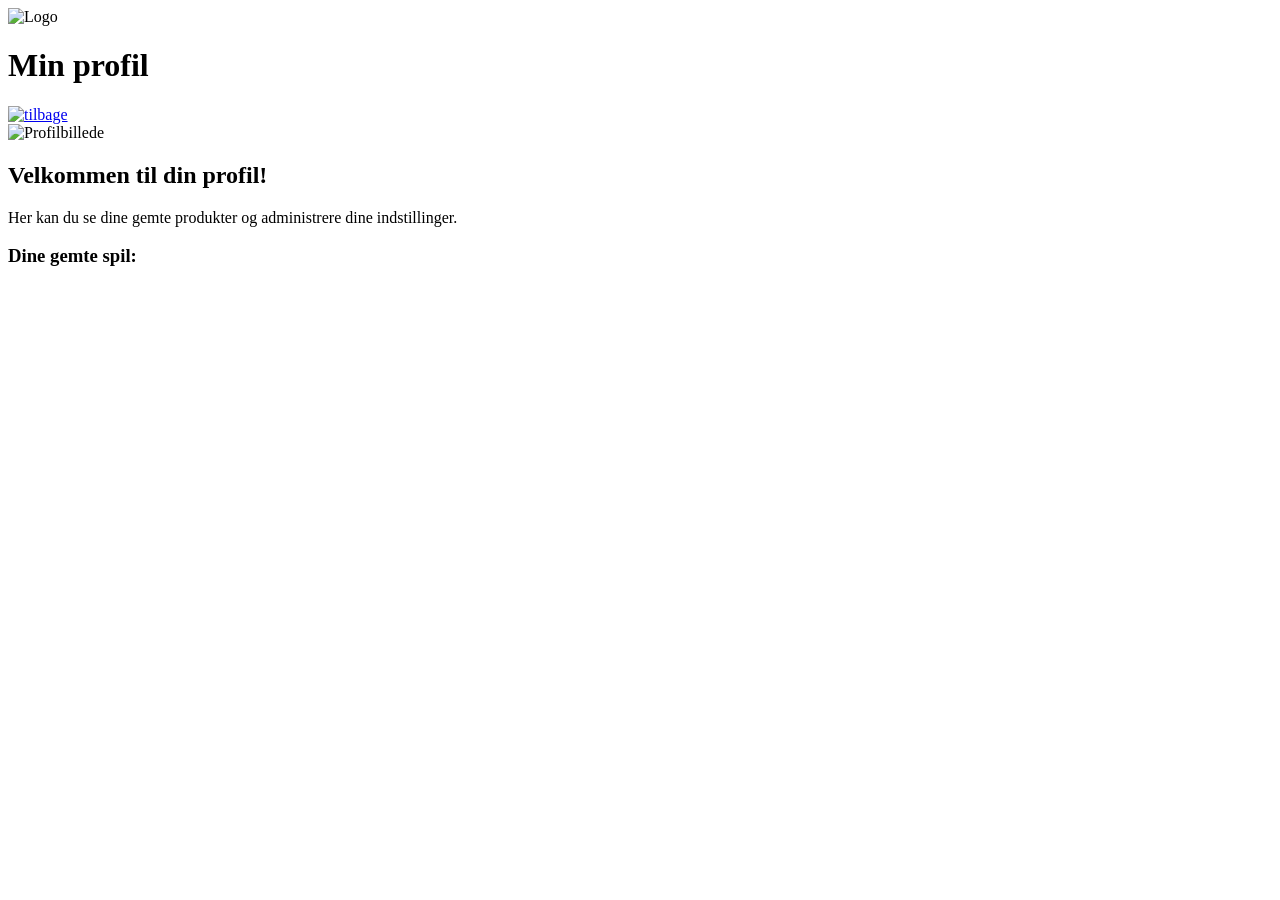
==== profil.html @ 3469974a "basic profil side" ====
<!DOCTYPE html>
<html lang="en">
<head>
    <meta charset="UTF-8">
    <meta name="viewport" content="width=device-width, initial-scale=1.0">
    <title>Document</title>
</head>
<body>
<header>
    <img id="logo-image" src="img/logo.png" alt="Logo" class="logo">
    <h1 id="web-title">Min profil</h1>
    <a href="index.html" class="back-button" aria-label="Gå til profil">
        <img id="profile-image1" src="img/tilbage.jpg" alt="tilbage" class="profile-image">
    </a>
</header>    
<main>
    <div class="profile-container">
        <img id="profile-image" src="img/profile.jpg" alt="Profilbillede" class="profile-image-large">
        <h2>Velkommen til din profil!</h2>
        <p>Her kan du se dine gemte produkter og administrere dine indstillinger.</p>
        <div class="saved-products">
            <h3>Dine gemte spil:</h3>
        </div>
</main>





</body>
</html>
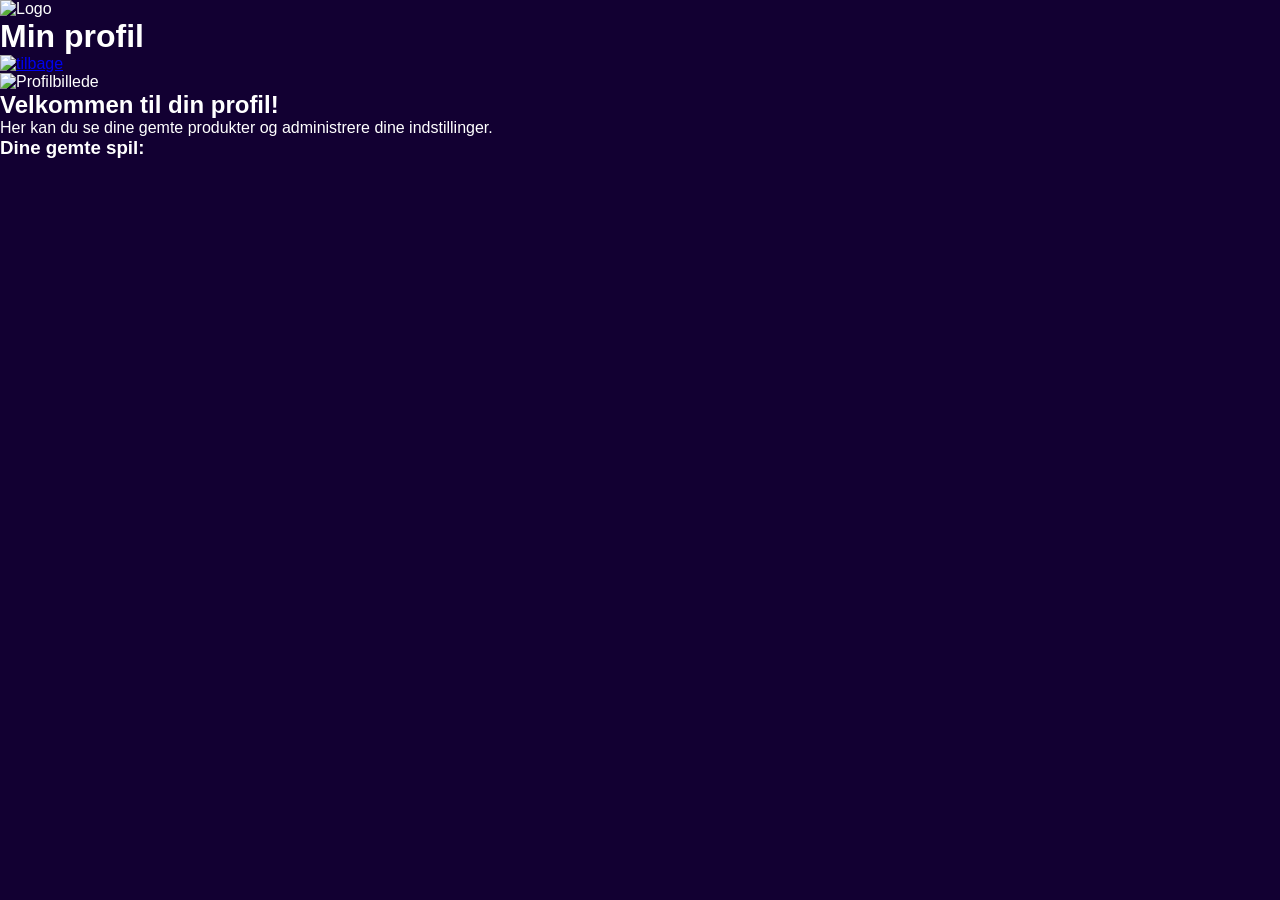
==== commit 42121e83: "er i gang med at lave en profil til vores spilcase side" ====
--- a/profil.html
+++ b/profil.html
@@ -4,6 +4,7 @@
     <meta charset="UTF-8">
     <meta name="viewport" content="width=device-width, initial-scale=1.0">
     <title>Document</title>
+    <link rel="stylesheet" href="profil.css">
 </head>
 <body>
 <header>
--- a/profil.css
+++ b/profil.css
@@ -0,0 +1,28 @@
+* {
+    margin: 0;
+    padding: 0;
+    box-sizing: border-box;
+}
+
+:root {
+    --primary-color: #2c3e50;
+    --secondary-color: #3498db;
+    --accent-color: #2ecc71;
+    --light-gray: #ecf0f1;
+    --medium-gray: #bdc3c7;
+    --dark-gray: #7f8c8d;
+    --white: #ffffff;
+    --shadow: 0 2px 10px rgba(0, 0, 0, 0.1);
+    --border-radius: 8px;
+    --transition: all 0.3s ease;
+    --baggrundsfarve: #120032;
+    --farve-grad-1: #484f99;
+    --farve-grad-2: #a63e89;
+}
+
+body {
+    font-family: Arial, sans-serif;
+    background-color: var(--baggrundsfarve);
+    color: var(--white);
+}
+
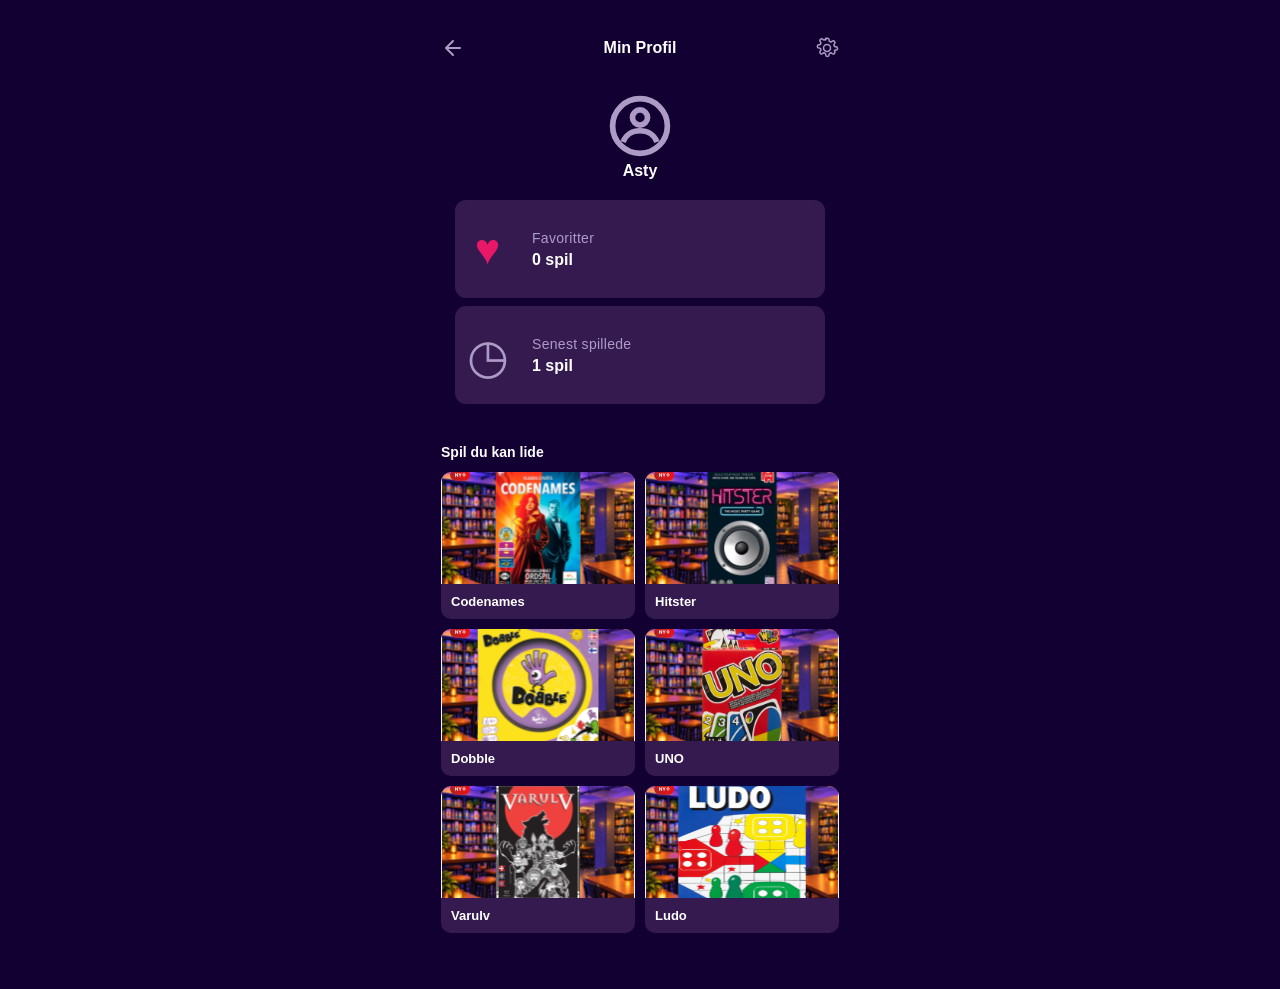
==== commit cd6cfc76: "har lavet profilen som vores figma viser hvordan den burde være" ====
--- a/profil.html
+++ b/profil.html
@@ -1,32 +1,77 @@
 <!DOCTYPE html>
-<html lang="en">
+<html lang="da">
 <head>
     <meta charset="UTF-8">
     <meta name="viewport" content="width=device-width, initial-scale=1.0">
-    <title>Document</title>
+    <title>Min profil</title>
     <link rel="stylesheet" href="profil.css">
 </head>
 <body>
-<header>
-    <img id="logo-image" src="img/logo.png" alt="Logo" class="logo">
-    <h1 id="web-title">Min profil</h1>
-    <a href="index.html" class="back-button" aria-label="Gå til profil">
-        <img id="profile-image1" src="img/tilbage.jpg" alt="tilbage" class="profile-image">
-    </a>
-</header>    
-<main>
-    <div class="profile-container">
-        <img id="profile-image" src="img/profile.jpg" alt="Profilbillede" class="profile-image-large">
-        <h2>Velkommen til din profil!</h2>
-        <p>Her kan du se dine gemte produkter og administrere dine indstillinger.</p>
-        <div class="saved-products">
-            <h3>Dine gemte spil:</h3>
-        </div>
-</main>
+    <div class="profile-page">
+        <!-- Simple image placeholders keep both header icons easy to replace later. -->
+        <header class="profile-header">
+            <a class="header-icon" href="index.html" aria-label="Tilbage">
+                <img src="img/placeholder-back.svg" alt="">
+            </a>
+            <h1>Min Profil</h1>
+            <img class="header-icon settings-icon" src="img/placeholder-settings.svg" alt="Indstillinger">
+        </header>
 
+        <main>
+            <section class="profile-summary" aria-label="Profil">
+                <img class="profile-picture" src="img/placeholder-profile.svg" alt="Profilbillede">
+                <h2>Asty</h2>
+            </section>
 
+            <!-- The two activity boxes mirror the stacked cards in the reference image. -->
+           <section class="activity-cards" aria-label="Spilaktivitet">
+                <article class="activity-card">
+                    <span class="activity-symbol heart" aria-hidden="true">♥</span>
+                    <div>
+                        <p class="card-label">Favoritter</p>
+                        <p class="card-value">0 spil</p>
+                    </div>
+                </article>
+                <article class="activity-card">
+                    <span class="activity-symbol clock" aria-hidden="true">◷</span>
+                    <div>
+                        <p class="card-label">Senest spillede</p>
+                        <p class="card-value">1 spil</p>
+                    </div>
+                </article>
+            </section>
 
-
-
+            <!-- basisk side som gerne vil have siden til at "huske" hvilke spil som man kan lide -->
+            <section class="liked-games" aria-labelledby="liked-games-title">
+                <h2 id="liked-games-title">Spil du kan lide</h2>
+                <div class="games-list">
+                    <article class="game-card">
+                        <img src="img/codenames.svg" alt="">
+                        <h3>Codenames</h3>
+                    </article>
+                    <article class="game-card">
+                        <img  src="img/hitster.svg" alt="">
+                        <h3>Hitster</h3>
+                    </article>
+                    <article class="game-card">
+                        <img src="img/dobble.svg" alt="">
+                        <h3>Dobble</h3>
+                    </article>
+                    <article class="game-card">
+                        <img src="img/uno.svg" alt="">
+                        <h3>UNO</h3>
+                    </article>
+                    <article class="game-card">
+                        <img src="img/Varulv.svg" alt="">
+                        <h3>Varulv</h3>
+                    </article>
+                    <article class="game-card">
+                        <img src="img/ludo.svg" alt="">
+                        <h3>Ludo</h3>
+                    </article>
+                </div>
+            </section>
+        </main>
+    </div>
 </body>
 </html>
--- a/profil.css
+++ b/profil.css
@@ -1,28 +1,173 @@
 * {
-    margin: 0;
-    padding: 0;
     box-sizing: border-box;
 }
 
 :root {
-    --primary-color: #2c3e50;
-    --secondary-color: #3498db;
-    --accent-color: #2ecc71;
-    --light-gray: #ecf0f1;
-    --medium-gray: #bdc3c7;
-    --dark-gray: #7f8c8d;
-    --white: #ffffff;
-    --shadow: 0 2px 10px rgba(0, 0, 0, 0.1);
-    --border-radius: 8px;
-    --transition: all 0.3s ease;
-    --baggrundsfarve: #120032;
-    --farve-grad-1: #484f99;
-    --farve-grad-2: #a63e89;
+    --page-background: #120032;
+    --card-background: #351a50;
+    --muted-text: #ad9bc6;
 }
 
 body {
-    font-family: Arial, sans-serif;
-    background-color: var(--baggrundsfarve);
-    color: var(--white);
+    min-width: 320px;
+    min-height: 100vh;
+    margin: 0;
+    background: var(--page-background);
+    color: #fff;
+    font-family: Arial, Helvetica, sans-serif;
 }
 
+/* A narrow centered page matches the phone-sized reference without clipping scroll. */
+.profile-page {
+    width: min(100%, 430px);
+    min-height: 100vh;
+    margin: 0 auto;
+    padding: 0 16px 32px;
+    background: var(--page-background);
+}
+
+.profile-header {
+    position: relative;
+    display: flex;
+    height: 48px;
+    align-items: center;
+    justify-content: space-between;
+}
+
+.profile-header h1 {
+    position: absolute;
+    left: 50%;
+    margin: 0;
+    transform: translateX(-50%);
+    font-size: 16px;
+    font-weight: 700;
+}
+
+.header-icon {
+    display: block;
+    width: 24px;
+    height: 24px;
+}
+
+.header-icon img {
+    display: block;
+    width: 100%;
+    height: 100%;
+}
+
+.settings-icon {
+    object-fit: contain;
+}
+
+.profile-summary {
+    display: flex;
+    flex-direction: column;
+    align-items: center;
+    margin-top: 20px;
+}
+
+.profile-picture {
+    width: 68px;
+    height: 68px;
+}
+
+.profile-summary h2 {
+    margin: 2px 0 0;
+    font-size: 16px;
+    font-weight: 600;
+}
+
+.activity-cards {
+    display: grid;
+    gap: 8px;
+    margin: 20px 14px 0;
+}
+
+.activity-card {
+    display: flex;
+    min-height: 98px;
+    align-items: center;
+    gap: 22px;
+    padding: 16px 10px;
+    border-radius: 11px;
+    background: var(--card-background);
+}
+
+.activity-symbol {
+    display: grid;
+    flex: 0 0 45px;
+    width: 45px;
+    height: 45px;
+    place-items: center;
+    color: var(--muted-text);
+    font-size: 43px;
+    line-height: 1;
+}
+
+.activity-symbol.heart {
+    color: #e81768;
+}
+
+.activity-symbol.clock {
+    font-size: 48px;
+}
+
+.card-label {
+    margin: 0 0 5px;
+    color: var(--muted-text);
+    font-size: 14px;
+    letter-spacing: 0.3px;
+}
+
+.card-value {
+    margin: 0;
+    font-size: 16px;
+    font-weight: 700;
+}
+
+.liked-games {
+    margin-top: 40px;
+}
+
+.liked-games > h2 {
+    margin: 0 0 12px;
+    font-size: 14px;
+    font-weight: 600;
+}
+
+.games-list {
+    display: grid;
+    grid-template-columns: repeat(2, minmax(0, 1fr));
+    gap: 10px;
+}
+
+.game-card {
+    overflow: hidden;
+    border-radius: 10px;
+    background: var(--card-background);
+}
+
+.game-card img {
+    display: block;
+    width: 100%;
+    height: 112px;
+    object-fit: cover;
+}
+
+.game-card h3 {
+    margin: 0;
+    padding: 10px;
+    font-size: 13px;
+    font-weight: 600;
+}
+
+@media (min-width: 600px) {
+    body {
+        padding: 24px;
+    }
+
+    .profile-page {
+        min-height: calc(100vh - 48px);
+        border-radius: 16px;
+    }
+}
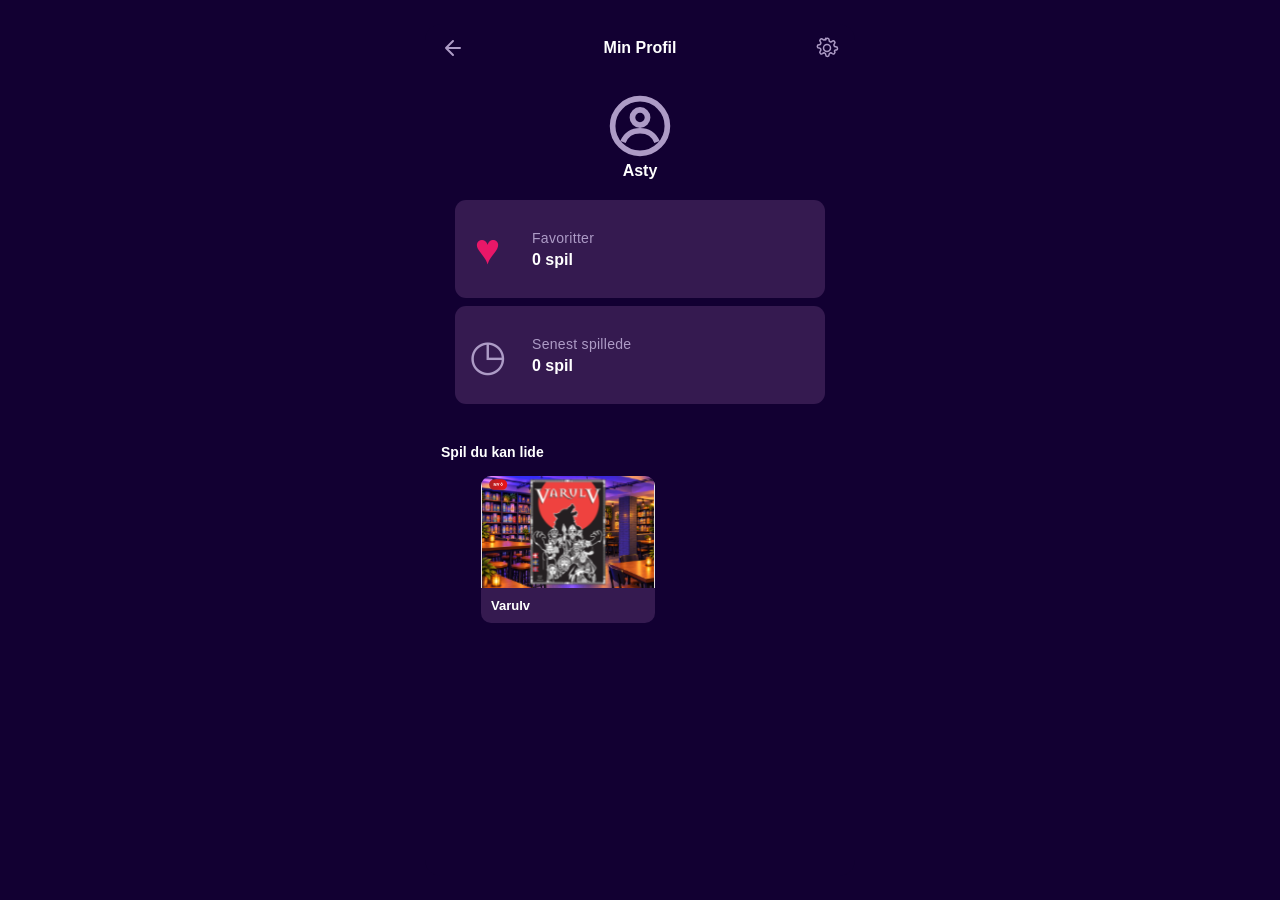
==== commit 8dbfb25d: "har lavet profil siden og linket den korrekt" ====
--- a/profil.html
+++ b/profil.html
@@ -4,7 +4,7 @@
     <meta charset="UTF-8">
     <meta name="viewport" content="width=device-width, initial-scale=1.0">
     <title>Min profil</title>
-    <link rel="stylesheet" href="profil.css">
+    <link rel="stylesheet" href="css/profil.css">
 </head>
 <body>
     <div class="profile-page">
@@ -36,7 +36,7 @@
                     <span class="activity-symbol clock" aria-hidden="true">◷</span>
                     <div>
                         <p class="card-label">Senest spillede</p>
-                        <p class="card-value">1 spil</p>
+                        <p class="card-value">0 spil</p>
                     </div>
                 </article>
             </section>
@@ -44,32 +44,12 @@
             <!-- basisk side som gerne vil have siden til at "huske" hvilke spil som man kan lide -->
             <section class="liked-games" aria-labelledby="liked-games-title">
                 <h2 id="liked-games-title">Spil du kan lide</h2>
-                <div class="games-list">
-                    <article class="game-card">
-                        <img src="img/codenames.svg" alt="">
-                        <h3>Codenames</h3>
-                    </article>
-                    <article class="game-card">
-                        <img  src="img/hitster.svg" alt="">
-                        <h3>Hitster</h3>
-                    </article>
-                    <article class="game-card">
-                        <img src="img/dobble.svg" alt="">
-                        <h3>Dobble</h3>
-                    </article>
-                    <article class="game-card">
-                        <img src="img/uno.svg" alt="">
-                        <h3>UNO</h3>
-                    </article>
+                <ul class="games-list">
                     <article class="game-card">
                         <img src="img/Varulv.svg" alt="">
                         <h3>Varulv</h3>
                     </article>
-                    <article class="game-card">
-                        <img src="img/ludo.svg" alt="">
-                        <h3>Ludo</h3>
-                    </article>
-                </div>
+                </ul>
             </section>
         </main>
     </div>
--- a/css/profil.css
+++ b/css/profil.css
@@ -0,0 +1,173 @@
+* {
+    box-sizing: border-box;
+}
+
+:root {
+    --page-background: #120032;
+    --card-background: #351a50;
+    --muted-text: #ad9bc6;
+}
+
+body {
+    min-width: 320px;
+    min-height: 100vh;
+    margin: 0;
+    background: var(--page-background);
+    color: #fff;
+    font-family: Arial, Helvetica, sans-serif;
+}
+
+/* A narrow centered page matches the phone-sized reference without clipping scroll. */
+.profile-page {
+    width: min(100%, 430px);
+    min-height: 100vh;
+    margin: 0 auto;
+    padding: 0 16px 32px;
+    background: var(--page-background);
+}
+
+.profile-header {
+    position: relative;
+    display: flex;
+    height: 48px;
+    align-items: center;
+    justify-content: space-between;
+}
+
+.profile-header h1 {
+    position: absolute;
+    left: 50%;
+    margin: 0;
+    transform: translateX(-50%);
+    font-size: 16px;
+    font-weight: 700;
+}
+
+.header-icon {
+    display: block;
+    width: 24px;
+    height: 24px;
+}
+
+.header-icon img {
+    display: block;
+    width: 100%;
+    height: 100%;
+}
+
+.settings-icon {
+    object-fit: contain;
+}
+
+.profile-summary {
+    display: flex;
+    flex-direction: column;
+    align-items: center;
+    margin-top: 20px;
+}
+
+.profile-picture {
+    width: 68px;
+    height: 68px;
+}
+
+.profile-summary h2 {
+    margin: 2px 0 0;
+    font-size: 16px;
+    font-weight: 600;
+}
+
+.activity-cards {
+    display: grid;
+    gap: 8px;
+    margin: 20px 14px 0;
+}
+
+.activity-card {
+    display: flex;
+    min-height: 98px;
+    align-items: center;
+    gap: 22px;
+    padding: 16px 10px;
+    border-radius: 11px;
+    background: var(--card-background);
+}
+
+.activity-symbol {
+    display: grid;
+    flex: 0 0 45px;
+    width: 45px;
+    height: 45px;
+    place-items: center;
+    color: var(--muted-text);
+    font-size: 43px;
+    line-height: 1;
+}
+
+.activity-symbol.clock {
+    object-fit: contain;
+}
+
+.activity-symbol.heart {
+    color: #e81768;
+}
+
+.card-label {
+    margin: 0 0 5px;
+    color: var(--muted-text);
+    font-size: 14px;
+    letter-spacing: 0.3px;
+}
+
+.card-value {
+    margin: 0;
+    font-size: 16px;
+    font-weight: 700;
+}
+
+.liked-games {
+    margin-top: 40px;
+}
+
+.liked-games > h2 {
+    margin: 0 0 12px;
+    font-size: 14px;
+    font-weight: 600;
+}
+
+.games-list {
+    display: grid;
+    grid-template-columns: repeat(2, minmax(0, 1fr));
+    gap: 10px;
+}
+
+.game-card {
+    overflow: hidden;
+    border-radius: 10px;
+    background: var(--card-background);
+}
+
+.game-card img {
+    display: block;
+    width: 100%;
+    height: 112px;
+    object-fit: cover;
+}
+
+.game-card h3 {
+    margin: 0;
+    padding: 10px;
+    font-size: 13px;
+    font-weight: 600;
+}
+
+@media (min-width: 600px) {
+    body {
+        padding: 24px;
+    }
+
+    .profile-page {
+        min-height: calc(100vh - 48px);
+        border-radius: 16px;
+    }
+}
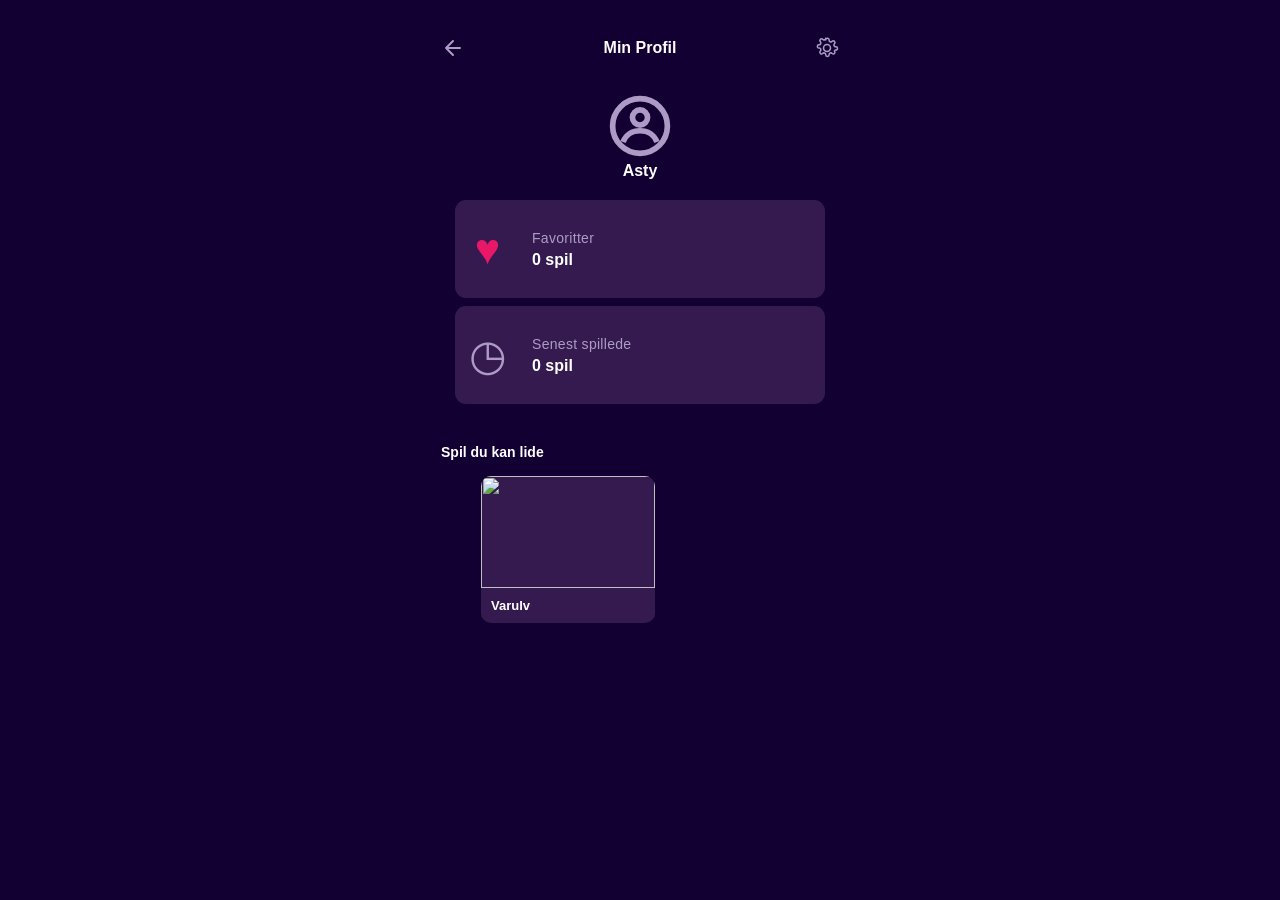
==== commit 3bcda40c: "har ændret varulv spil, filnavnet" ====
--- a/profil.html
+++ b/profil.html
@@ -46,7 +46,7 @@
                 <h2 id="liked-games-title">Spil du kan lide</h2>
                 <ul class="games-list">
                     <article class="game-card">
-                        <img src="img/Varulv.svg" alt="">
+                        <img src="img/varulv.svg" alt="">
                         <h3>Varulv</h3>
                     </article>
                 </ul>
